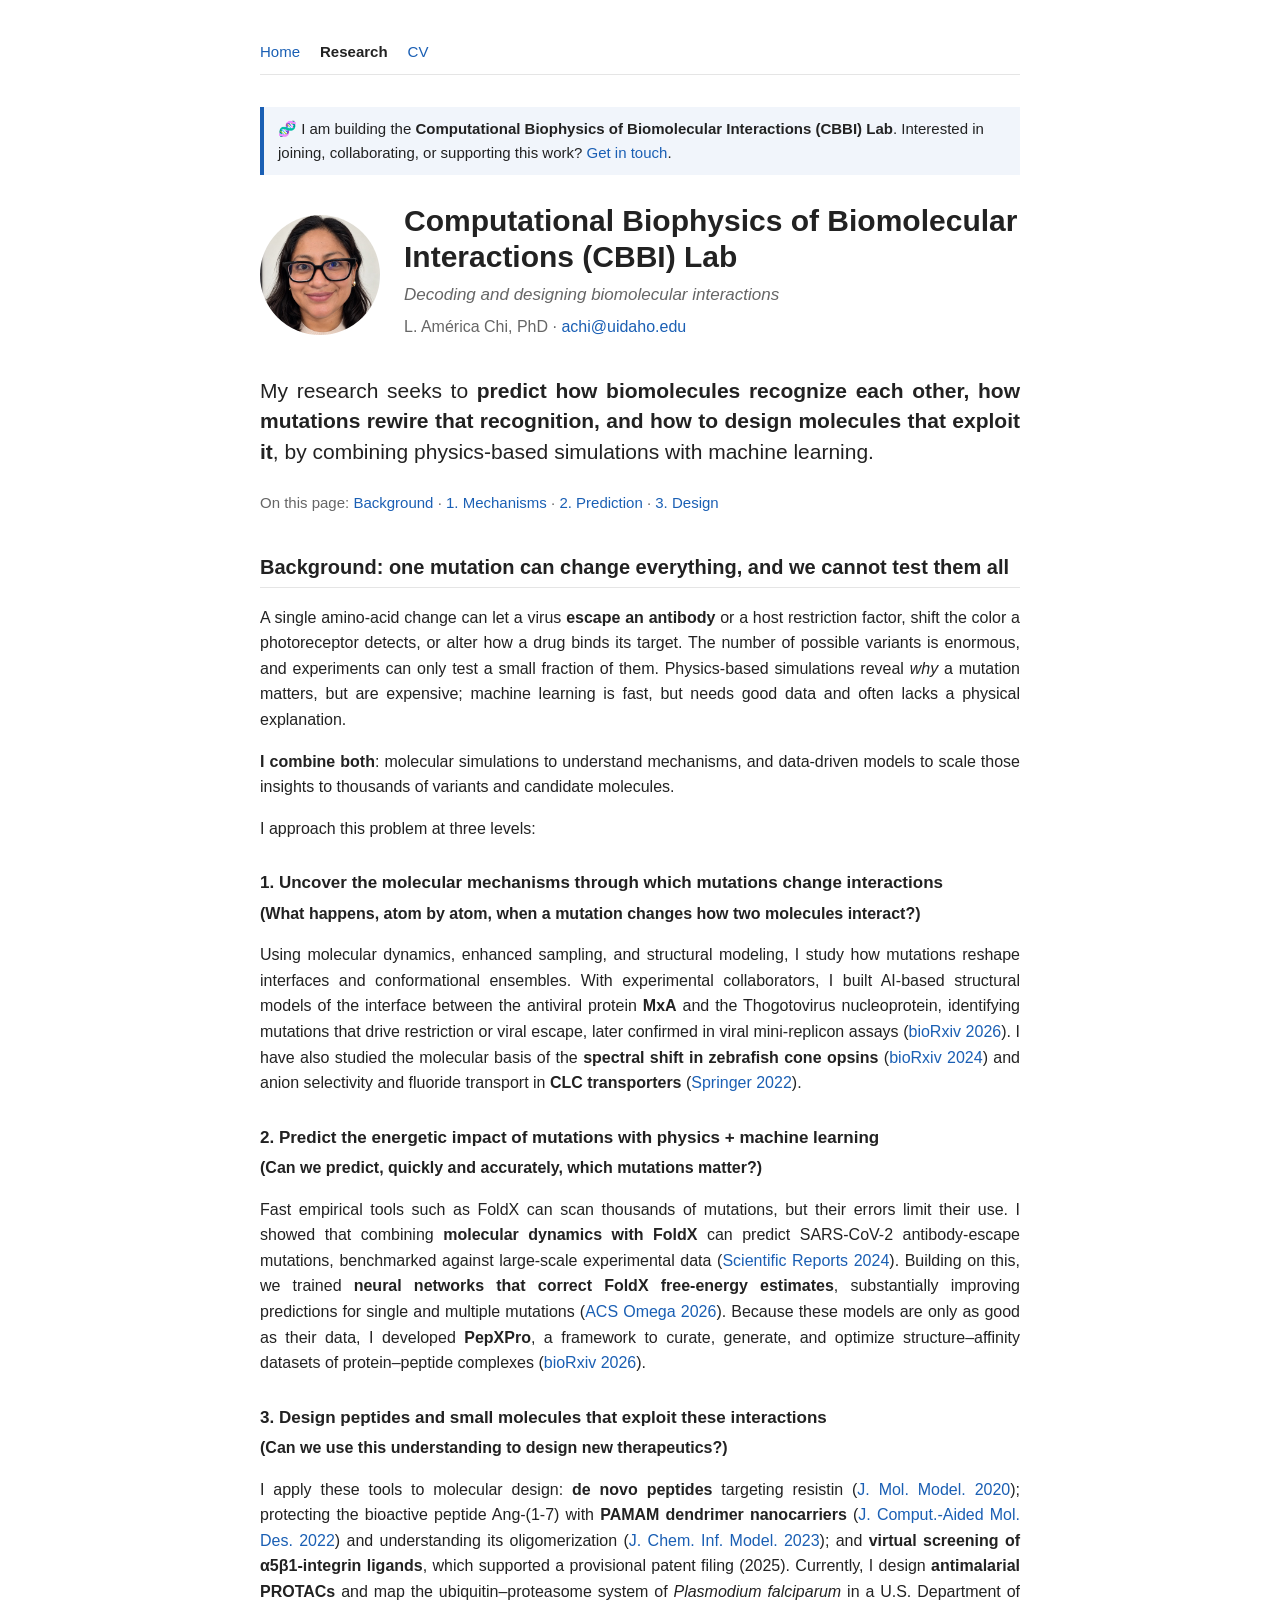
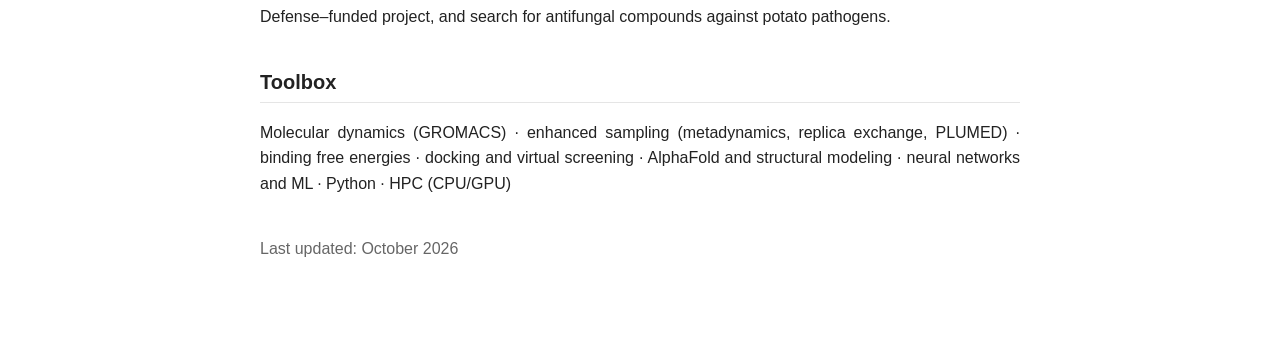
==== research.html @ 54873955 "Add Research page (CBBI Lab), shared style, nav, justified text" ====
<!doctype html>
<html lang="en">
<head>
<meta charset="utf-8">
<meta name="viewport" content="width=device-width, initial-scale=1">
<title>Research · L. América Chi</title>
<meta name="description" content="Computational Biophysics of Biomolecular Interactions Lab – predicting and designing how biomolecules recognize each other, and how mutations rewire that recognition.">
<link rel="stylesheet" href="style.css">
</head>
<body>
<main>
<nav><a href="index.html">Home</a><a class="here" href="research.html">Research</a><a href="CV/4_CV_full_BiophysicsUNAM2026.pdf">CV</a></nav>

<p class="note">🧬 I am building the <b>Computational Biophysics of Biomolecular Interactions (CBBI) Lab</b>.
Interested in joining, collaborating, or supporting this work? <a href="mailto:achi@uidaho.edu">Get in touch</a>.</p>

<header>
  <img class="photo" src="ProfilePhoto/photo.jpg" alt="L. América Chi">
  <div>
    <h1>Computational Biophysics of Biomolecular Interactions (CBBI) Lab</h1>
    <p class="lab">Decoding and designing biomolecular interactions</p>
    <p class="role">L. América Chi, PhD · <a href="mailto:achi@uidaho.edu">achi@uidaho.edu</a></p>
  </div>
</header>
<p class="statement">My research seeks to <b>predict how biomolecules recognize each other, how mutations rewire that recognition,
and how to design molecules that exploit it</b>, by combining physics-based simulations with machine learning.</p>

<p class="toc">On this page:
  <a href="#background">Background</a> ·
  <a href="#mechanisms">1. Mechanisms</a> ·
  <a href="#prediction">2. Prediction</a> ·
  <a href="#design">3. Design</a></p>

<h2 id="background">Background: one mutation can change everything, and we cannot test them all</h2>
<p>A single amino-acid change can let a virus <b>escape an antibody</b> or a host restriction factor, shift the color a photoreceptor
detects, or alter how a drug binds its target. The number of possible variants is enormous, and experiments can only test a small
fraction of them. Physics-based simulations reveal <i>why</i> a mutation matters, but are expensive; machine learning is fast, but
needs good data and often lacks a physical explanation.</p>
<p><b>I combine both</b>: molecular simulations to understand mechanisms, and data-driven models to scale those insights to
thousands of variants and candidate molecules.</p>

<p>I approach this problem at three levels:</p>

<h3 id="mechanisms">1. Uncover the molecular mechanisms through which mutations change interactions</h3>
<p class="q">(What happens, atom by atom, when a mutation changes how two molecules interact?)</p>
<p>Using molecular dynamics, enhanced sampling, and structural modeling, I study how mutations reshape interfaces and conformational
ensembles. With experimental collaborators, I built AI-based structural models of the interface between the antiviral protein
<b>MxA</b> and the Thogotovirus nucleoprotein, identifying mutations that drive restriction or viral escape, later
confirmed in viral mini-replicon assays (<a href="https://doi.org/10.64898/2026.08.07.743570">bioRxiv 2026</a>).
I have also studied the molecular basis of the <b>spectral shift in zebrafish cone opsins</b>
(<a href="https://doi.org/10.1101/2024.09.24.614827">bioRxiv 2024</a>) and anion selectivity and fluoride transport in
<b>CLC transporters</b> (<a href="https://doi.org/10.1007/164_2022_593">Springer 2022</a>).</p>
<!-- Figure idea: <img src="figures/mxa.png" alt="MxA–nucleoprotein interface" style="width:100%"> -->

<h3 id="prediction">2. Predict the energetic impact of mutations with physics + machine learning</h3>
<p class="q">(Can we predict, quickly and accurately, which mutations matter?)</p>
<p>Fast empirical tools such as FoldX can scan thousands of mutations, but their errors limit their use. I showed that combining
<b>molecular dynamics with FoldX</b> can predict SARS-CoV-2 antibody-escape mutations, benchmarked against large-scale experimental
data (<a href="https://doi.org/10.1038/s41598-024-72491-z">Scientific Reports 2024</a>). Building on this, we trained
<b>neural networks that correct FoldX free-energy estimates</b>, substantially improving predictions for single and multiple
mutations (<a href="https://doi.org/10.1021/acsomega.6c01409">ACS Omega 2026</a>).
Because these models are only as good as their data, I developed <b>PepXPro</b>, a framework to curate, generate, and optimize
structure–affinity datasets of protein–peptide complexes (<a href="https://doi.org/10.64898/2026.08.09.743757">bioRxiv 2026</a>).</p>

<h3 id="design">3. Design peptides and small molecules that exploit these interactions</h3>
<p class="q">(Can we use this understanding to design new therapeutics?)</p>
<p>I apply these tools to molecular design: <b>de novo peptides</b> targeting resistin
(<a href="https://doi.org/10.1007/s00894-020-4338-3">J. Mol. Model. 2020</a>); protecting the bioactive peptide Ang-(1-7) with
<b>PAMAM dendrimer nanocarriers</b> (<a href="https://doi.org/10.1007/s10822-022-00470-5">J. Comput.-Aided Mol. Des. 2022</a>)
and understanding its oligomerization (<a href="https://doi.org/10.1021/acs.jcim.3c00478">J. Chem. Inf. Model. 2023</a>);
and <b>virtual screening of α5β1-integrin ligands</b>, which supported a provisional patent filing (2025).
Currently, I design <b>antimalarial PROTACs</b> and map the ubiquitin–proteasome system of <i>Plasmodium falciparum</i> in a
U.S. Department of Defense–funded project, and search for antifungal compounds against potato pathogens.</p>

<h2>Toolbox</h2>
<p>Molecular dynamics (GROMACS) · enhanced sampling (metadynamics, replica exchange, PLUMED) · binding free energies ·
docking and virtual screening · AlphaFold and structural modeling · neural networks and ML · Python · HPC (CPU/GPU)</p>

<p class="muted" style="margin-top:40px">Last updated: October 2026</p>
</main>
</body>
</html>
---- style.css ----
:root { --text: #222; --muted: #666; --link: #1a5fb4; --bg: #fff; --line: #e5e5e5; --note: #f1f5fb; }
@media (prefers-color-scheme: dark) {
  :root { --text: #e6e6e6; --muted: #a0a0a0; --link: #7fb2ff; --bg: #161616; --line: #333; --note: #1f2630; }
}
body { margin: 0; background: var(--bg); color: var(--text);
       font: 16px/1.6 -apple-system, BlinkMacSystemFont, "Segoe UI", Helvetica, Arial, sans-serif; }
main { max-width: 760px; margin: 0 auto; padding: 40px 16px 60px; }
a { color: var(--link); text-decoration: none; }
a:hover { text-decoration: underline; }
header { display: flex; gap: 24px; align-items: center; margin-bottom: 28px; }
.photo { width: 120px; height: 120px; border-radius: 50%; flex: none; object-fit: cover;
         background: var(--line); display: grid; place-items: center; font-size: 36px; color: var(--muted); }
h1 { margin: 0 0 4px; font-size: 28px; }
.role { color: var(--muted); margin: 0 0 8px; }
.links a { margin-right: 14px; }
h2 { font-size: 20px; border-bottom: 1px solid var(--line); padding-bottom: 4px; margin-top: 36px; }
ul { padding-left: 20px; }
li { margin-bottom: 8px; }
.me { font-weight: 600; }
.muted { color: var(--muted); }
@media (max-width: 520px) { header { flex-direction: column; text-align: center; } }
nav { display: flex; gap: 20px; font-size: 15px; margin-bottom: 32px; border-bottom: 1px solid var(--line); padding-bottom: 10px; }
nav .here { color: var(--text); font-weight: 600; }
.note { background: var(--note); border-left: 4px solid var(--link); padding: 10px 14px; margin: 0 0 28px; font-size: 15px; }
.lab { font-size: 15px; color: var(--muted); margin: 0 0 6px; }
.statement { font-size: 21px; line-height: 1.45; margin: 4px 0 24px; }
h3 { font-size: 17px; margin: 28px 0 4px; }
.q { font-weight: 600; margin: 0 0 8px; }
.toc { font-size: 15px; color: var(--muted); }
header h1 { font-size: 30px; line-height: 1.2; }
header .lab { font-size: 17px; font-style: italic; margin: 6px 0; }
main p, main li { text-align: justify; hyphens: auto; }
header p, nav, .note, .toc, .q, .role { text-align: left; }
@media (max-width: 520px) { header p { text-align: center; } }
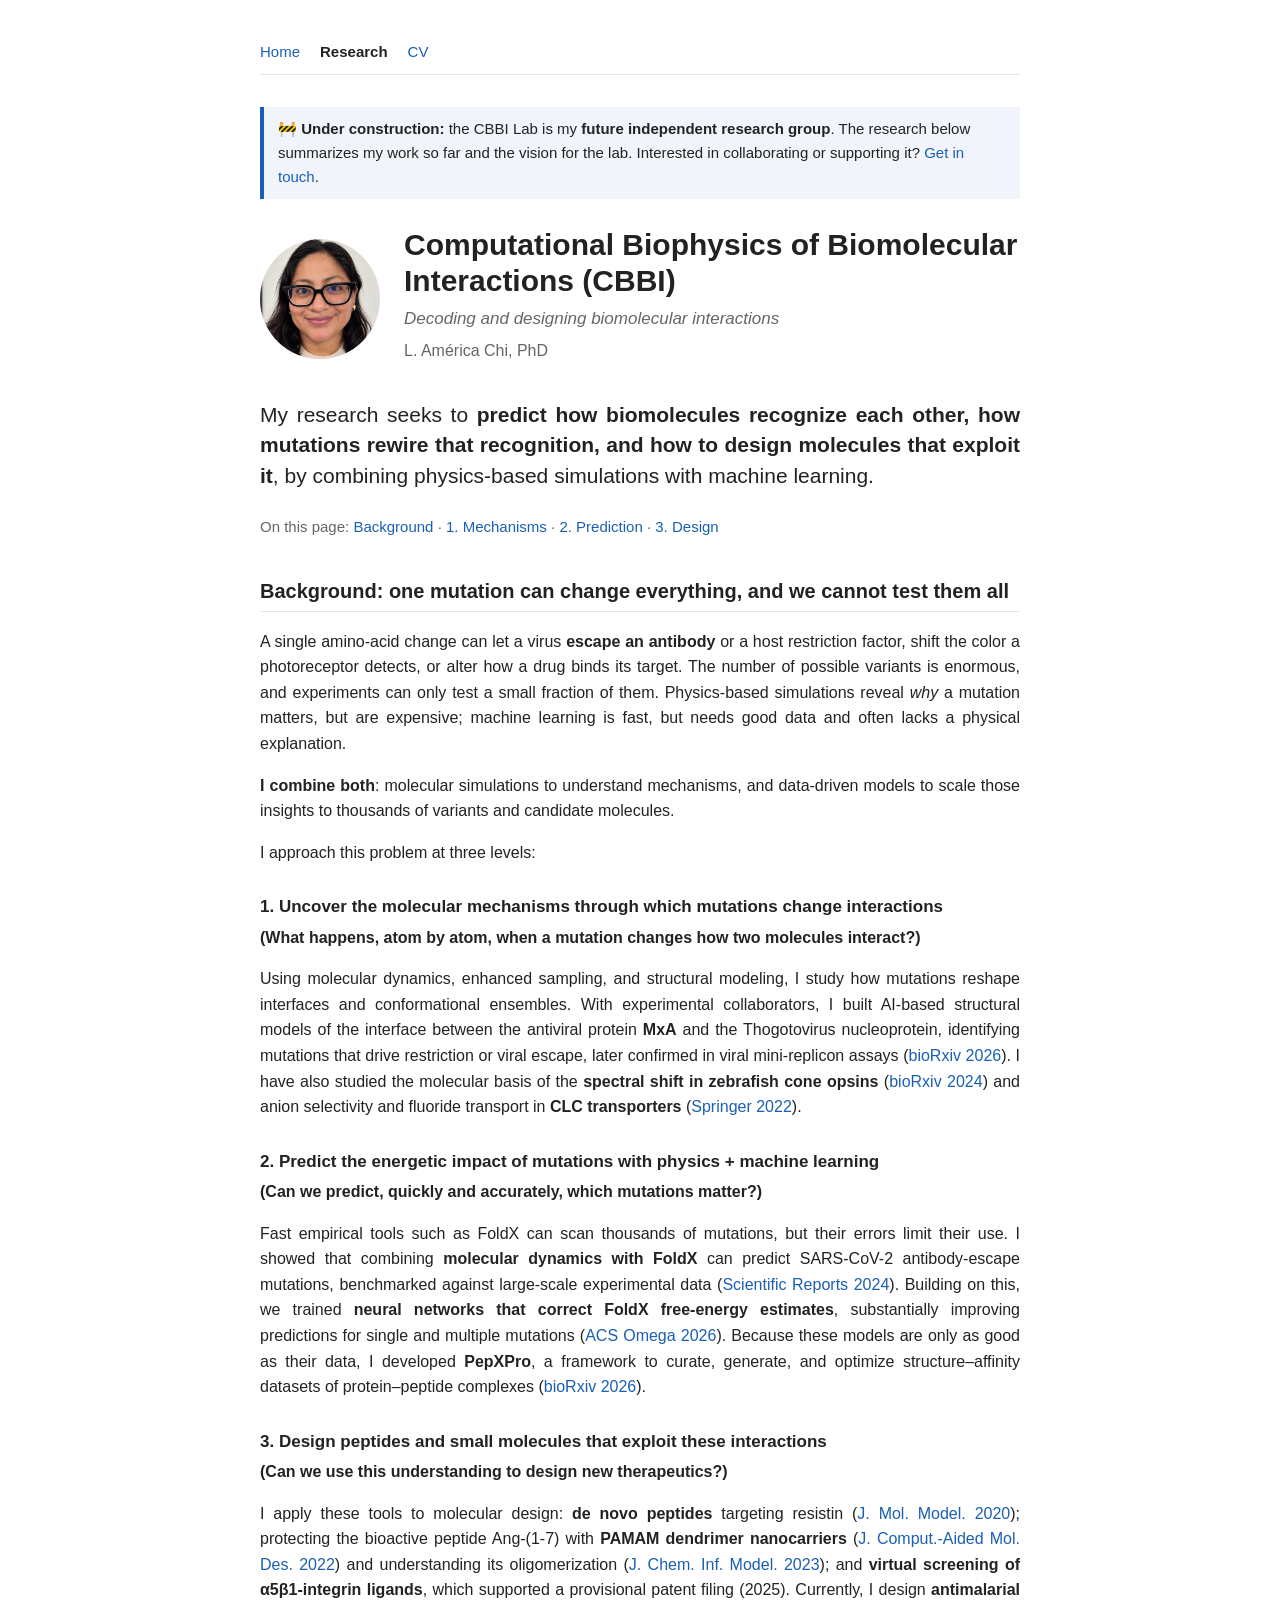
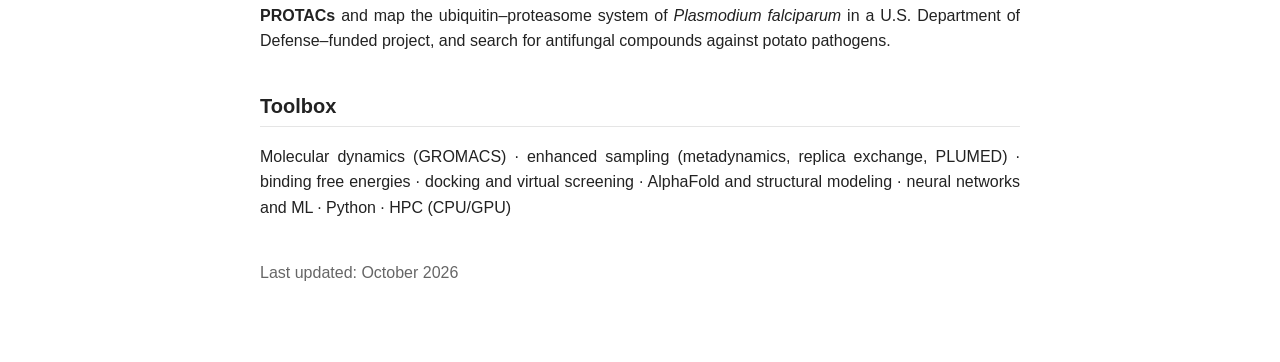
==== commit d72be64f: "Add Posters section; clarify current lab and future CBBI lab" ====
--- a/research.html
+++ b/research.html
@@ -11,15 +11,16 @@
 <main>
 <nav><a href="index.html">Home</a><a class="here" href="research.html">Research</a><a href="CV/4_CV_full_BiophysicsUNAM2026.pdf">CV</a></nav>
 
-<p class="note">🧬 I am building the <b>Computational Biophysics of Biomolecular Interactions (CBBI) Lab</b>.
-Interested in joining, collaborating, or supporting this work? <a href="mailto:achi@uidaho.edu">Get in touch</a>.</p>
+<p class="note">🚧 <b>Under construction:</b> the CBBI Lab is my <b>future independent research group</b>.
+The research below summarizes my work so far and the vision for the lab. Interested in collaborating or supporting it?
+<a href="mailto:achi@uidaho.edu">Get in touch</a>.</p>
 
 <header>
   <img class="photo" src="ProfilePhoto/photo.jpg" alt="L. América Chi">
   <div>
-    <h1>Computational Biophysics of Biomolecular Interactions (CBBI) Lab</h1>
+    <h1>Computational Biophysics of Biomolecular Interactions (CBBI)</h1>
     <p class="lab">Decoding and designing biomolecular interactions</p>
-    <p class="role">L. América Chi, PhD · <a href="mailto:achi@uidaho.edu">achi@uidaho.edu</a></p>
+    <p class="role">L. América Chi, PhD</p>
   </div>
 </header>
 <p class="statement">My research seeks to <b>predict how biomolecules recognize each other, how mutations rewire that recognition,
--- a/style.css
+++ b/style.css
@@ -32,3 +32,9 @@
 main p, main li { text-align: justify; hyphens: auto; }
 header p, nav, .note, .toc, .q, .role { text-align: left; }
 @media (max-width: 520px) { header p { text-align: center; } }
+.posters { display: grid; grid-template-columns: repeat(auto-fill, minmax(220px, 1fr)); gap: 20px; }
+.poster { display: flex; flex-direction: column; gap: 8px; color: var(--text); font-size: 14px; line-height: 1.45; }
+.poster:hover { text-decoration: none; }
+.poster img { width: 100%; border: 1px solid var(--line); border-radius: 6px; transition: transform .15s; }
+.poster:hover img { transform: scale(1.02); }
+.poster span { text-align: left; }
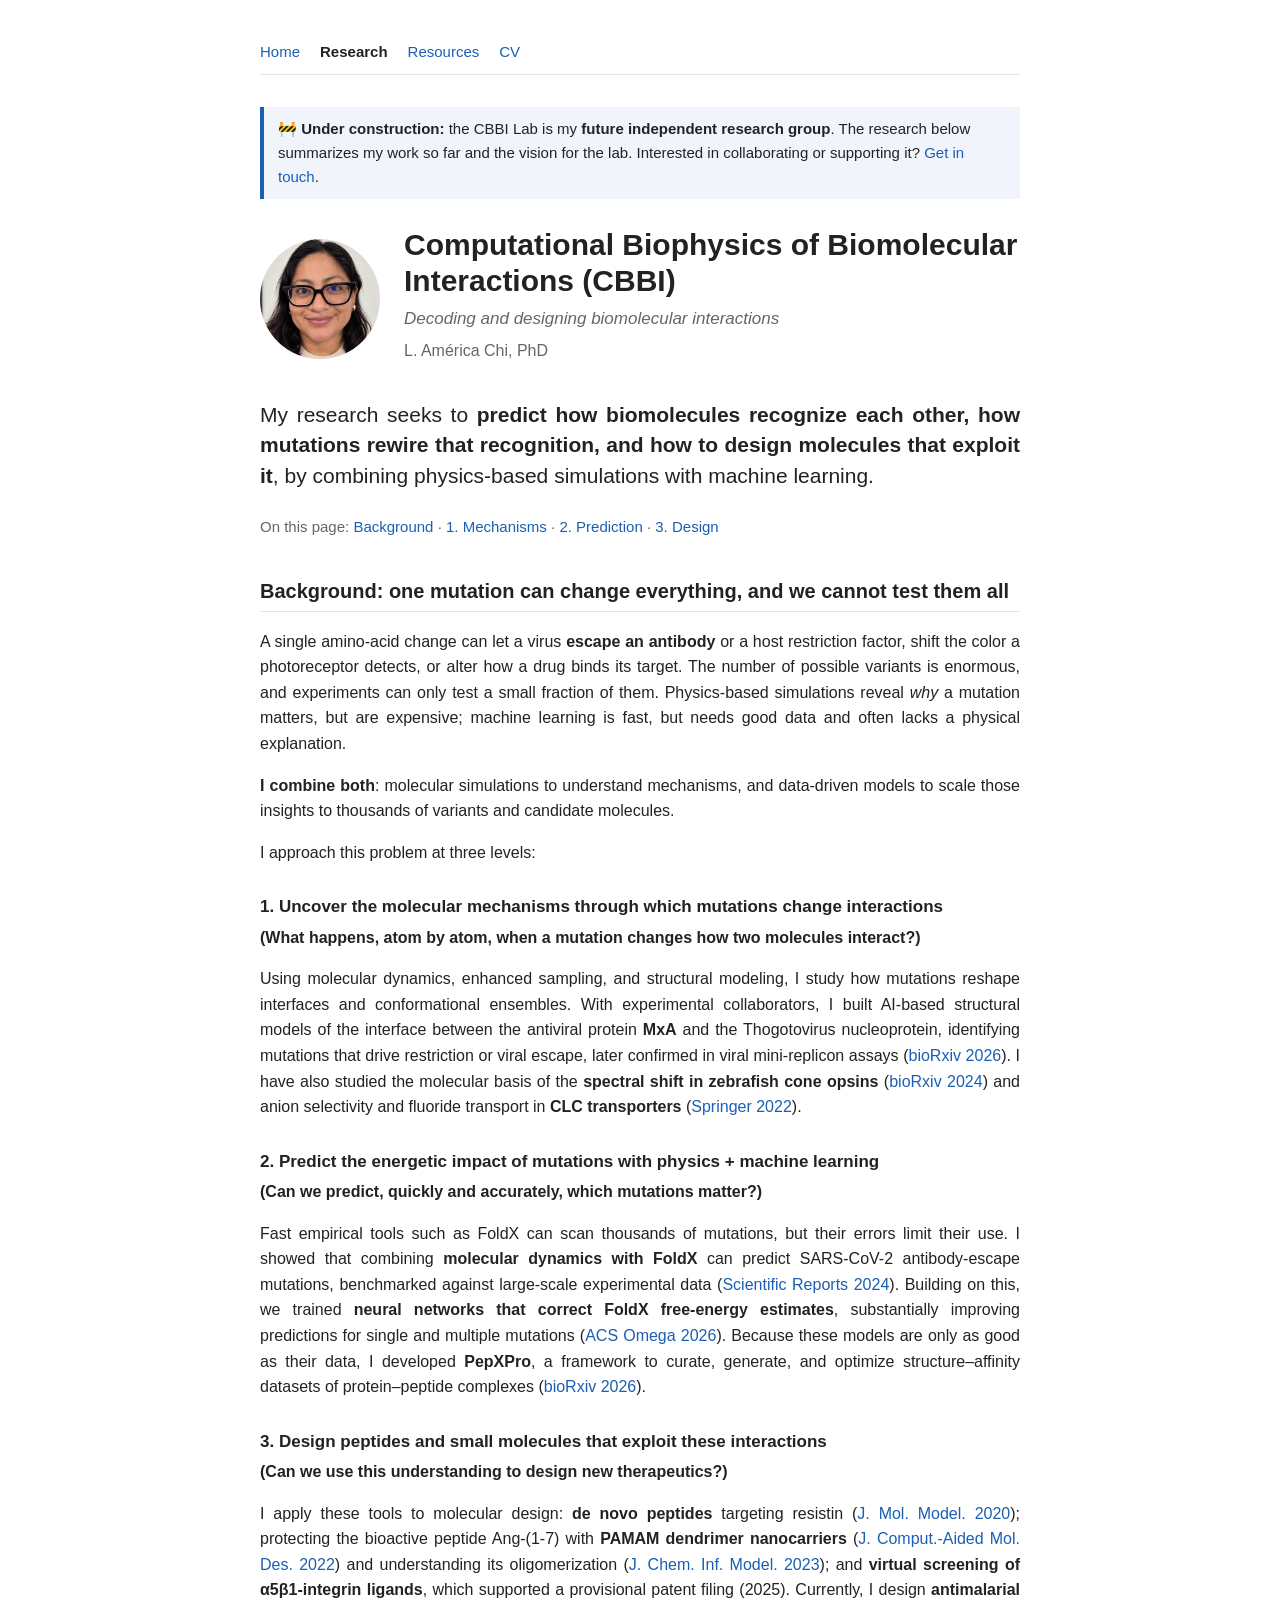
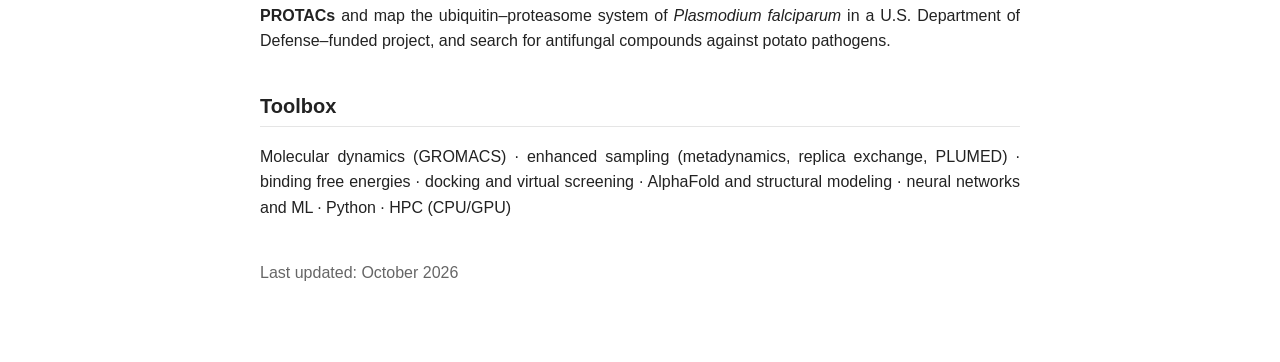
==== commit 93aace24: "Add Resources page with PROTFIG gallery, usage and preprint QR" ====
--- a/research.html
+++ b/research.html
@@ -9,7 +9,7 @@
 </head>
 <body>
 <main>
-<nav><a href="index.html">Home</a><a class="here" href="research.html">Research</a><a href="CV/4_CV_full_BiophysicsUNAM2026.pdf">CV</a></nav>
+<nav><a href="index.html">Home</a><a class="here" href="research.html">Research</a><a href="resources.html">Resources</a><a href="CV/4_CV_full_BiophysicsUNAM2026.pdf">CV</a></nav>
 
 <p class="note">🚧 <b>Under construction:</b> the CBBI Lab is my <b>future independent research group</b>.
 The research below summarizes my work so far and the vision for the lab. Interested in collaborating or supporting it?
--- a/style.css
+++ b/style.css
@@ -38,3 +38,13 @@
 .poster img { width: 100%; border: 1px solid var(--line); border-radius: 6px; transition: transform .15s; }
 .poster:hover img { transform: scale(1.02); }
 .poster span { text-align: left; }
+.soon { display: inline-block; font-size: 12px; font-weight: 600; color: #fff; background: #c2410c; border-radius: 4px; padding: 1px 6px; margin-right: 4px; vertical-align: 1px; }
+.gallery { display: grid; grid-template-columns: repeat(auto-fill, minmax(170px, 1fr)); gap: 14px; margin: 20px 0; }
+.gallery figure { margin: 0; }
+.gallery img { width: 100%; aspect-ratio: 1; object-fit: cover; border: 1px solid var(--line); border-radius: 6px; background: #fff; }
+.gallery figcaption { font-size: 13px; color: var(--muted); text-align: center; margin-top: 4px; }
+pre { background: var(--note); padding: 12px 14px; border-radius: 6px; overflow-x: auto; font-size: 13.5px; line-height: 1.5; }
+.cite { display: flex; gap: 20px; align-items: center; border: 1px solid var(--line); border-radius: 8px; padding: 16px; margin-top: 24px; }
+.cite img { width: 110px; flex: none; border-radius: 4px; }
+.cite p { text-align: left; margin: 4px 0; }
+@media (max-width: 520px) { .cite { flex-direction: column; text-align: center; } }
